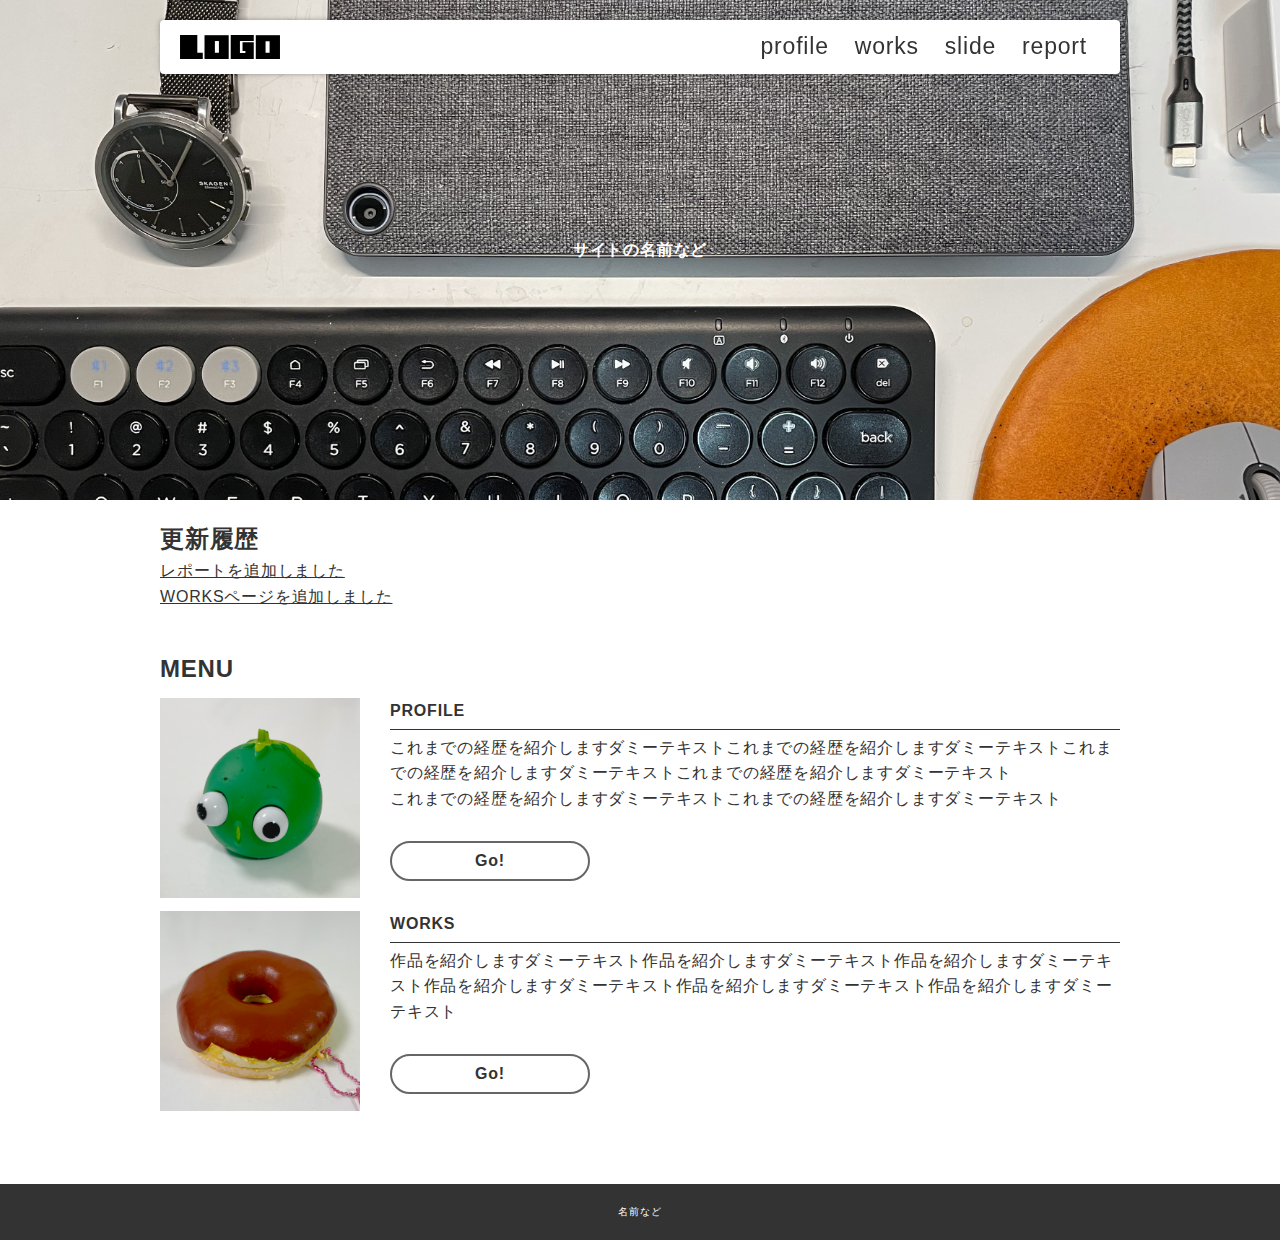
==== index.html @ 71e2b337 "Initial commit" ====
<!DOCTYPE html>
<html lang="ja">
  <head>
    <meta charset="UTF-8" />
    <meta http-equiv="X-UA-Compatible" content="IE=edge" />
    <meta name="viewport" content="width=device-width, initial-scale=1.0" />
    <link rel="stylesheet" href="./css/style.css" />

    <!-- cdnからjquery読み込み -->
    <script
      src="https://code.jquery.com/jquery-3.6.0.js"
      integrity="sha256-H+K7U5CnXl1h5ywQfKtSj8PCmoN9aaq30gDh27Xc0jk="
      crossorigin="anonymous"
    ></script>
    
    <script src="./js/main.js"></script>
    <title>トップページ</title>
  </head>
  <body>
    <header>
      <div class="inner">
        <div id="menu_btn"></div>
        <p id="header_logo">
          <a href="./index.html"><img src="./images/logo.svg" alt="" /></a>
        </p>
        <ul id="global_menu">
          <li><a href="./profile.html">profile</a></li>
          <li><a href="./works.html">works</a></li>
          <li><a href="./slide.html">slide</a></li>
          <li><a href="./report.html">report</a></li>
        </ul>
      </div>
    </header>

    <div class="top_eye_catch">サイトの名前など</div>

    <div class="contents">
      <section class="sec">
        <h2>更新履歴</h2>
        <ul>
          <li><a href="./report.html">レポートを追加しました</a></li>
          <li><a href="./works.html">WORKSページを追加しました</a></li>
        </ul>
      </section>

      <section class="sec">
        <h2>MENU</h2>
        <div class="link_menu">
          <div class="each_link">
            <div class="link_pic">
              <img src="./images/toy01.jpg" />
            </div>
            <div class="link_txt">
              <p class="link_title">PROFILE</p>
              <div>
                これまでの経歴を紹介しますダミーテキストこれまでの経歴を紹介しますダミーテキストこれまでの経歴を紹介しますダミーテキストこれまでの経歴を紹介しますダミーテキスト<br />
                これまでの経歴を紹介しますダミーテキストこれまでの経歴を紹介しますダミーテキスト
              </div>
              <a class="link_btn" href="./profile.html">Go!</a>
            </div>
          </div>

          <div class="each_link">
            <div class="link_pic">
              <img src="./images/toy02.jpg" />
            </div>
            <div class="link_txt">
              <p class="link_title">WORKS</p>
              <div>
                作品を紹介しますダミーテキスト作品を紹介しますダミーテキスト作品を紹介しますダミーテキスト作品を紹介しますダミーテキスト作品を紹介しますダミーテキスト作品を紹介しますダミーテキスト
              </div>
              <a class="link_btn" href="./works.html">Go!</a>
            </div>
          </div>
        </div>
      </section>
    </div>

    <footer>名前など</footer>
  </body>
</html>
---- css/style.css ----
@charset "UTF-8";
/*======================================================
基本 全体の設定
======================================================*/
* {
  box-sizing: border-box;
  margin: 0;
  padding: 0;
}

html,
body {
  height: 100%;
  font-feature-settings: "palt";
  background-color: #fff;
  position: relative;
}

body {
  font-size: 16px;
  line-height: 1.6;
  font-family: "游ゴシック体", YuGothic, "游ゴシック", "Yu Gothic", "ヒラギノ角ゴ ProN W3", "Hiragino Kaku Gothic ProN", "メイリオ", Meiryo, sans-serif;
  color: #333333;
  letter-spacing: 0.05em;
}

a {
  color: inherit;
  transition: 0.3s all;/* 値が変わった場合、0.3秒かけて変化する */
}

/* a:hoverはマウスオーバーしたときのセレクタ */
a:hover {
  opacity: 0.7;
}

/* 画像は親要素からはみ出さないように最大幅を100%に */
img {
  max-width: 100%;
  height: auto;
}

/* リストの先頭に・がつかないように */
li {
  list-style: none;
}

@media (min-width: 901px) {
  .sp_only {
    display: none !important;
  }
}

@media (max-width: 900px) {
  .pc_only {
    display: none !important;
  }
}




/*======================================================
header
======================================================*/
header {
  position: fixed;/* position: fixedにするとスクロールしても同じ位置に表示される */
  z-index: 2; /* z-indexはレイヤーの前後関係。数字が大きくなるほど手前 */
  max-width: 1000px;/* max-widthは最大幅 ウィンドウが小さくなればそれに合わせてせまくなる */
  top: 0;
  left: 0;
  right: 0;
  margin: auto;
}

header a {
  display: block;
  text-decoration: none;/* a要素にもともと付く下線をなしに */
}

header .inner {
  background-color: #fff;
  position: relative;
  display: flex;
  justify-content: space-between;
  padding: 15px 20px;
  box-shadow: 0px 0px 5px rgba(0, 0, 0, 0.35);
  border-radius: 4px;
  margin: 20px;
}

/* ロゴ */
#header_logo img {
  display: block;
  width: 100px;
}

/* メニュー */
#global_menu {
  display: flex;
  font-size: 23px;
  position: relative;
}



#global_menu a {
  padding: 0px 13px;
  line-height: 1;
  position: relative;
}

#global_menu li {
  position: relative;
}

#global_menu li.current::before {
  content: "";
  bottom: 2px;
  position: absolute;
  width: 100%;
  height: 10px;
  background-color: #ccc;
}

#menu_btn{
  position: absolute;
  width: 40px;
  height: 40px;
  border-radius: 20px;
  right: 10px;
  top: 7px;
  background-color: #ccc;
  z-index: 30;
  cursor: pointer;
  display: none;
}

/* レスポンシブ */
@media (max-width: 900px) {
  header .inner {
    flex-direction: column;
  }

  #global_menu {
    flex-direction: column;
    display: none;
  }

  .open_menu #global_menu {
    display: flex;
  }

  #global_menu li a{
    padding: 10px 0;
    text-align: center;
  }

  #menu_btn{
    display: block;
  }
}

/*======================================================
footer
======================================================*/
footer {
  background-color: #333;
  color: #fff;
  text-align: center;
  padding: 20px;
  font-size: 10px;
}


/*======================================================
コンテンツ共通
======================================================*/

body.contents_page {/* classにcontents_pageが指定されているbodyタグ */
  padding-top: 100px;
}

.sec{
  margin-bottom: 40px;
}

.contents {
  max-width: 1000px;
  min-height: 600px;
  padding: 20px;
  margin: auto;
}

/* =================================================
トップページ
================================================= */
.top_eye_catch {
  height: 500px;
  color: #fff;
  font-weight: bold;
  background-image: url(../images/top.jpg);/* 背景画像 */
  background-size: cover;/* 背景画像のサイズ 要素いっぱいに表示 */
  background-position: center center;/* 背景画像の位置 */
  background-attachment: fixed;/* スクロールしたときの背景画像の位置 固定 */
  
  /* 上下左右中央テクニック https://ics.media/entry/17522/ */
  display: flex;
  align-items: center;
  justify-content: center;
}

.link_menu{
  padding-top: 10px;
}

.each_link{
  display: flex;
}

.each_link .link_pic{
  width: 200px;
}

.each_link .link_txt{
  margin-left: 30px;
  flex: 1;
}

.each_link .link_title{
  font-weight: bold;
  padding-bottom: 5px;
  margin-bottom: 5px;
  border-bottom: 1px solid #333;
}

a.link_btn{
  text-decoration: none;
  font-weight: bold;
  display: block;
  margin: 30px 0;
  border: 2px solid #666;
  padding: 5px;
  text-align: center;
  border-radius: 50px;
  width: 200px;
}

a.link_btn:hover{/* classがlink_btnのaタグのマウスオーバー時 */
  opacity: 1;/* 半透明にならないように上書き */
  border-radius: 0;
  color: #fff;
  background-color: #333;
}

/* =================================================
worksページ
================================================= */

.thumb_list {
  display: flex;
  flex-wrap: wrap;
  margin: 0 -10px;
}

.thumb_list li {
  width: 25%;
  padding: 10px;
}

@media (max-width: 900px) {
  .thumb_list li {
    width: 50%;
  }
}

@media (max-width: 500px) {
  .thumb_list li {
    width: 100%;
  }
}

.thumb_list li a {
  display: block;
  height: 120px;
  border: 1px solid #ccc;
  opacity: 1;
  overflow: hidden;/* はみ出た部分は隠す */
}

.thumb_list li a img {
  display: block;
  width: 100%;
  height: 100%;
  object-fit: cover;
  object-position: center center;
  
  transition: 0.4s all;
}

/* マウスオーバー時、中の画像が1.3倍になって10度傾く */
.thumb_list li a:hover img{
  transform: scale(1.3) rotate(10deg);
}

/*======================================================
reportページ
======================================================*/

.report_eye_catch {
  height: 300px;
  background-image: url(../images/report.jpg);
  background-size: cover;
  background-position: center center;
  display: flex;
  align-items: center;
  justify-content: center;
  color: #fff;
  font-weight: bold;
}

.report {
  border: 1px solid #ccc;
  padding: 40px;
}

.report .outline {
  margin-bottom: 40px;
  display: flex;
}

@media (max-width: 900px) {
  .report .outline {
    display: block;
  }
}

.report .outline .pic {
  width: 45%;
  border: 3px solid #999;
}

.report .outline .txt {
  flex: 1;
  padding-left: 20px;
}

.report h1 {
  margin-bottom: 20px;
  padding-left: 10px;
  border-left: 5px solid #ff9a02;
}

.ex_link {
  display: inline-block;
  position: relative;
  padding: 4px;
  padding-left: 26px;
}

.ex_link::before {
  box-sizing: border-box;
  content: "";
  display: block;
  width: 20px;
  height: 14px;
  border: 3px solid #666;
  border-radius: 3px;
  position: absolute;
  left: 0;
  top: 0;
  bottom: 0;
  margin: auto;
}

/* =================================================
profileページ
================================================= */
.profile_container{
  writing-mode: vertical-rl;
  width: 100%;
  height: 300px;
  overflow: auto;
}

.profile_container h3{
  margin-right: 30px;
}



/*======================================================
汎用
======================================================*/
.mb_m {
  margin-bottom: 20px;
}
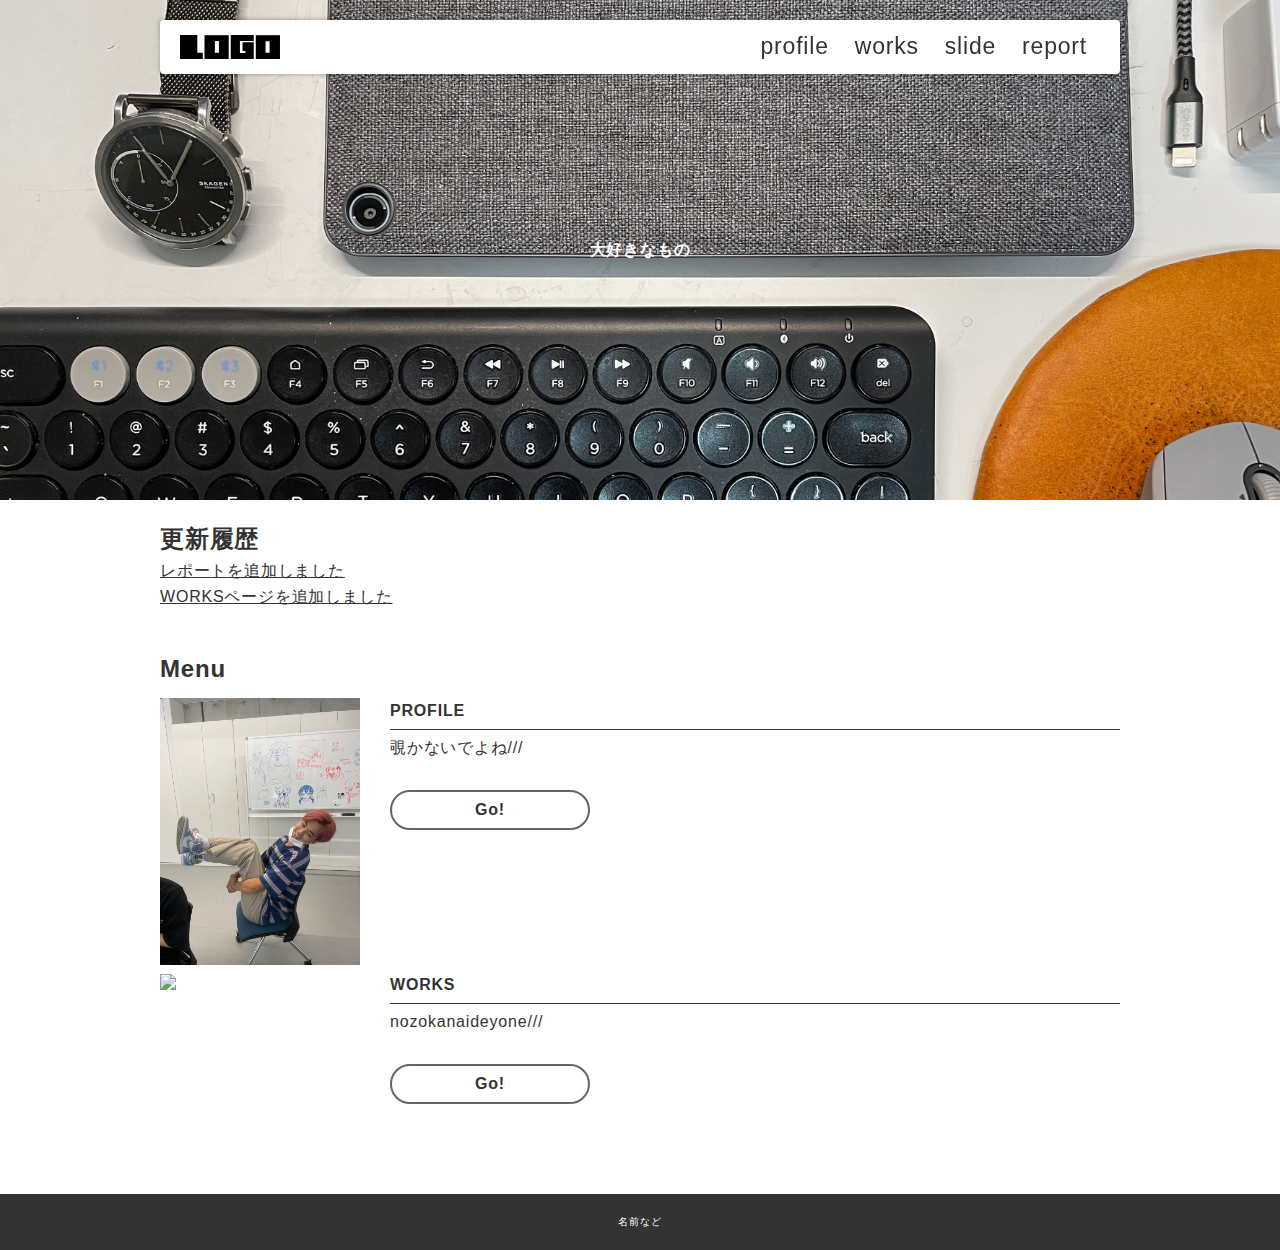
==== commit cd63f821: "a" ====
--- a/index.html
+++ b/index.html
@@ -32,7 +32,7 @@
       </div>
     </header>
 
-    <div class="top_eye_catch">サイトの名前など</div>
+    <div class="top_eye_catch">大好きなもの</div>
 
     <div class="contents">
       <section class="sec">
@@ -44,17 +44,17 @@
       </section>
 
       <section class="sec">
-        <h2>MENU</h2>
+        <h2>Menu</Menu></MENU:c></MENU></MENU></h2>
         <div class="link_menu">
           <div class="each_link">
             <div class="link_pic">
-              <img src="./images/toy01.jpg" />
+              <img src="./images/IMG_2543.jpeg" />
             </div>
             <div class="link_txt">
               <p class="link_title">PROFILE</p>
               <div>
-                これまでの経歴を紹介しますダミーテキストこれまでの経歴を紹介しますダミーテキストこれまでの経歴を紹介しますダミーテキストこれまでの経歴を紹介しますダミーテキスト<br />
-                これまでの経歴を紹介しますダミーテキストこれまでの経歴を紹介しますダミーテキスト
+                覗かないでよね///<br />
+                
               </div>
               <a class="link_btn" href="./profile.html">Go!</a>
             </div>
@@ -62,12 +62,12 @@
 
           <div class="each_link">
             <div class="link_pic">
-              <img src="./images/toy02.jpg" />
+              <img src="toy02.jpg" />
             </div>
             <div class="link_txt">
               <p class="link_title">WORKS</p>
               <div>
-                作品を紹介しますダミーテキスト作品を紹介しますダミーテキスト作品を紹介しますダミーテキスト作品を紹介しますダミーテキスト作品を紹介しますダミーテキスト作品を紹介しますダミーテキスト
+                nozokanaideyone///
               </div>
               <a class="link_btn" href="./works.html">Go!</a>
             </div>
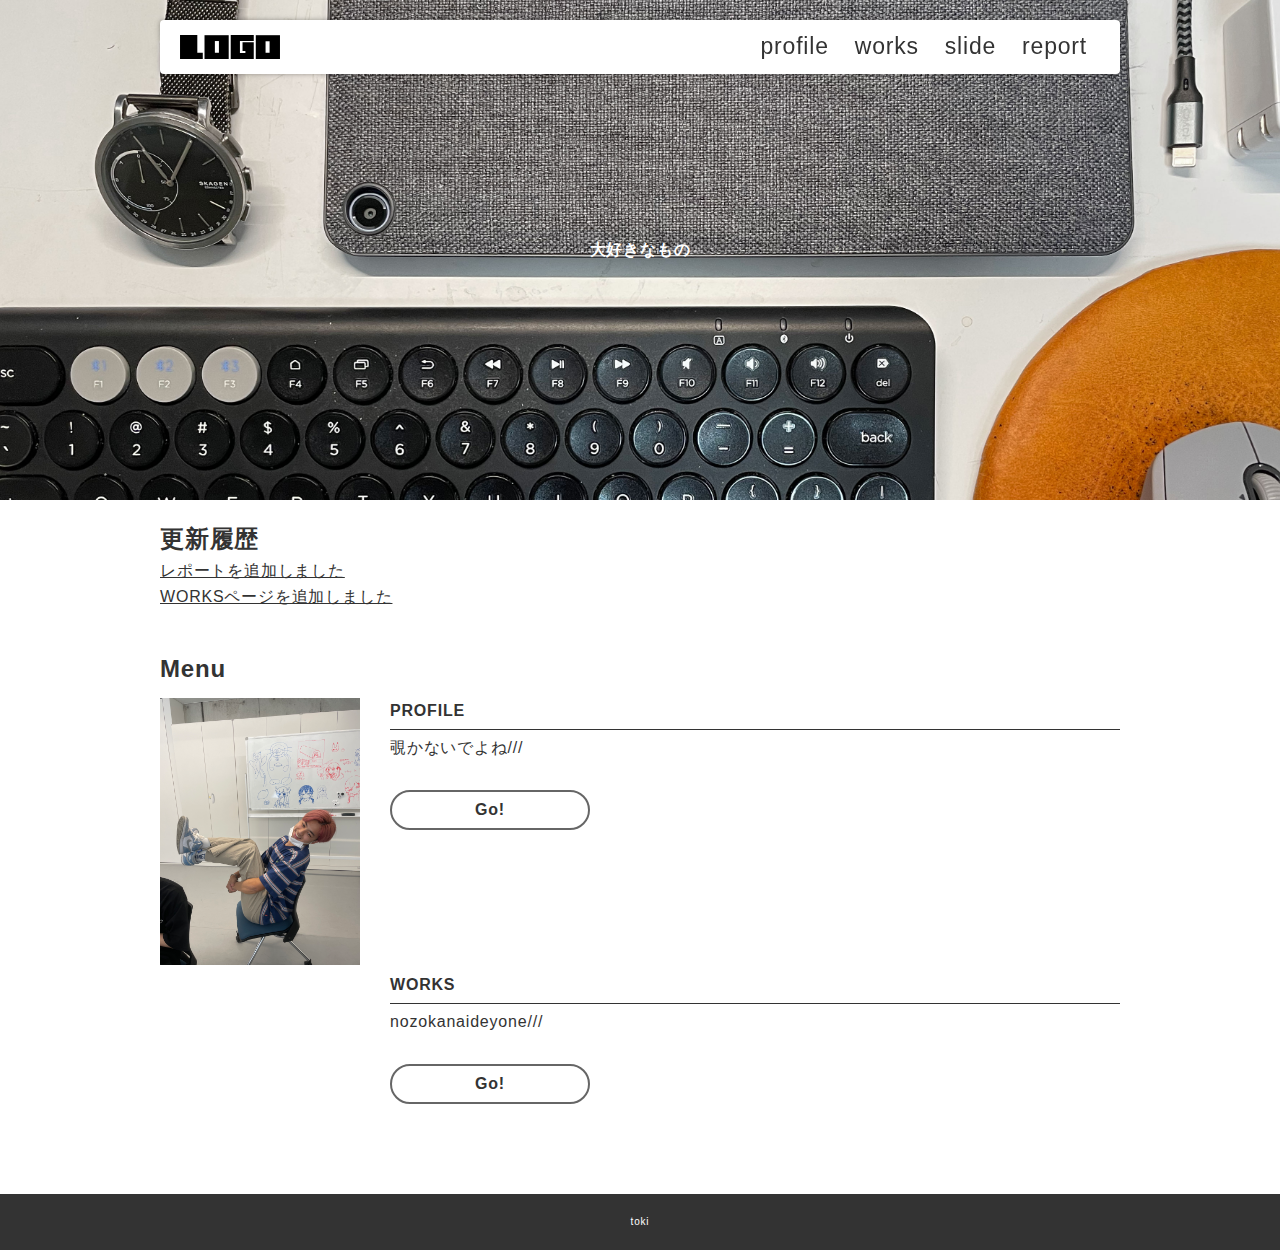
==== commit cd0cf3aa: "7/2015:09" ====
--- a/index.html
+++ b/index.html
@@ -62,7 +62,7 @@
 
           <div class="each_link">
             <div class="link_pic">
-              <img src="toy02.jpg" />
+              <img src="" />
             </div>
             <div class="link_txt">
               <p class="link_title">WORKS</p>
@@ -76,6 +76,6 @@
       </section>
     </div>
 
-    <footer>名前など</footer>
+    <footer>toki</footer>
   </body>
 </html>
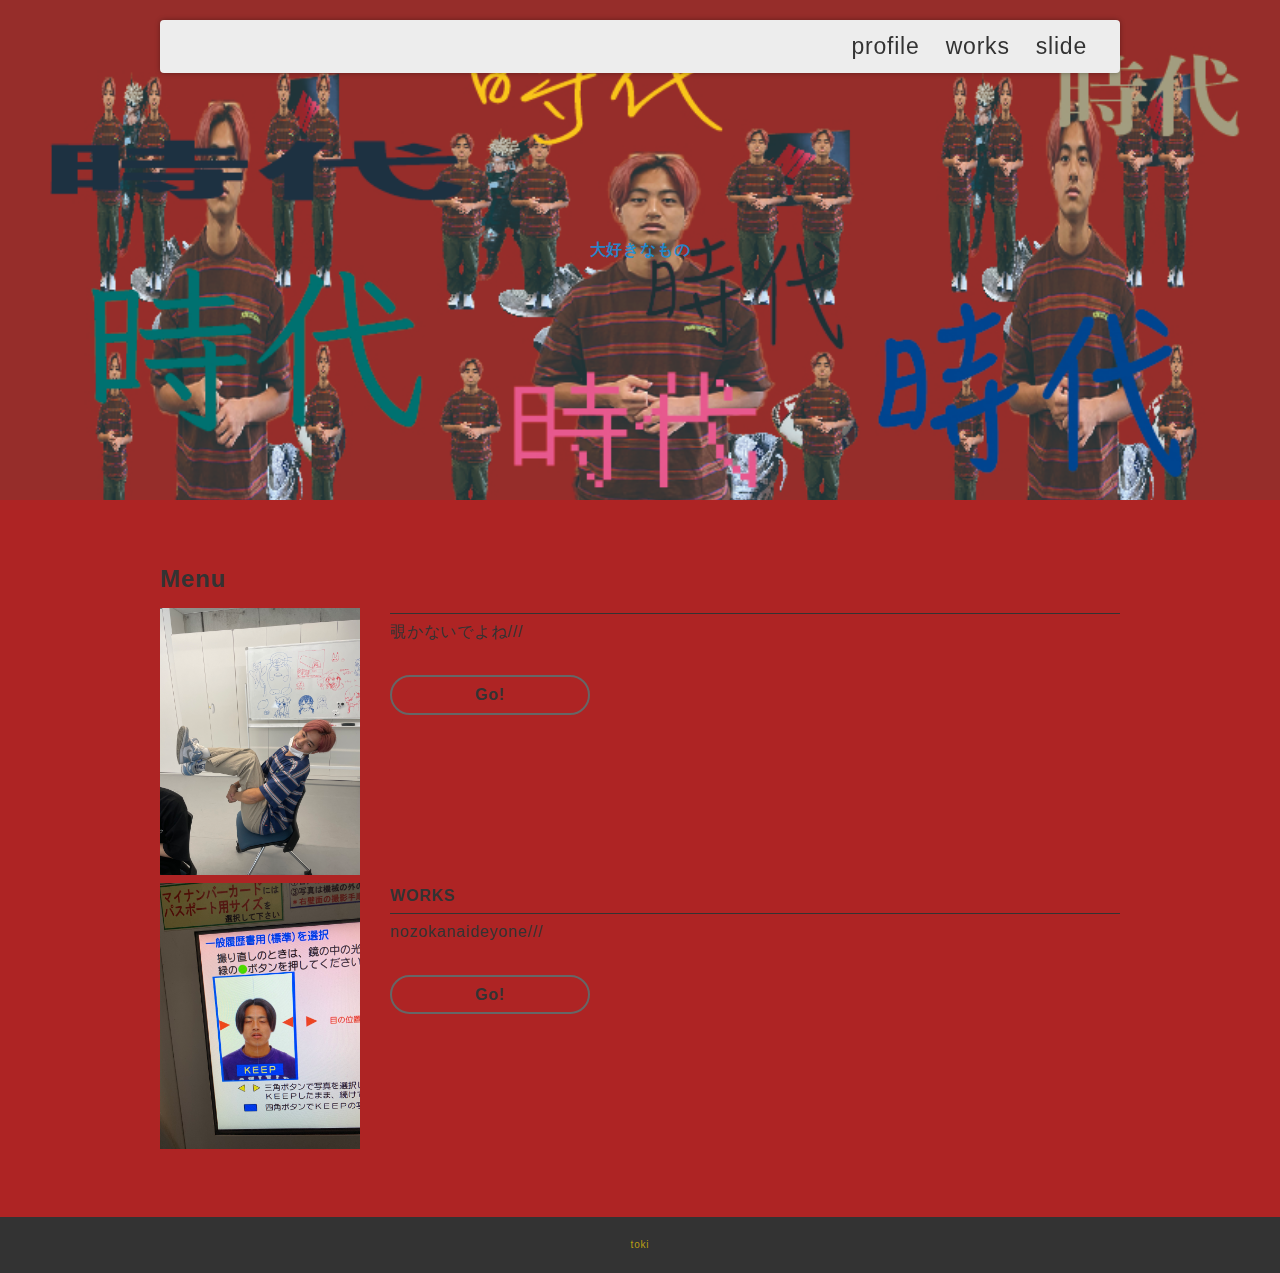
==== commit 0f9f7479: "toki" ====
--- a/index.html
+++ b/index.html
@@ -27,7 +27,7 @@
           <li><a href="./profile.html">profile</a></li>
           <li><a href="./works.html">works</a></li>
           <li><a href="./slide.html">slide</a></li>
-          <li><a href="./report.html">report</a></li>
+          
         </ul>
       </div>
     </header>
@@ -36,11 +36,7 @@
 
     <div class="contents">
       <section class="sec">
-        <h2>更新履歴</h2>
-        <ul>
-          <li><a href="./report.html">レポートを追加しました</a></li>
-          <li><a href="./works.html">WORKSページを追加しました</a></li>
-        </ul>
+      
       </section>
 
       <section class="sec">
@@ -51,7 +47,7 @@
               <img src="./images/IMG_2543.jpeg" />
             </div>
             <div class="link_txt">
-              <p class="link_title">PROFILE</p>
+              <p class="link_title"></p>
               <div>
                 覗かないでよね///<br />
                 
@@ -62,10 +58,11 @@
 
           <div class="each_link">
             <div class="link_pic">
-              <img src="" />
+              <img src="images/IMG_3436.jpeg" />
             </div>
             <div class="link_txt">
               <p class="link_title">WORKS</p>
+              
               <div>
                 nozokanaideyone///
               </div>
--- a/css/style.css
+++ b/css/style.css
@@ -12,7 +12,7 @@
 body {
   height: 100%;
   font-feature-settings: "palt";
-  background-color: #fff;
+  background-color: rgb(174, 36, 36);
   position: relative;
 }
 
@@ -79,7 +79,7 @@
 }
 
 header .inner {
-  background-color: #fff;
+  background-color: rgb(237, 237, 237);
   position: relative;
   display: flex;
   justify-content: space-between;
@@ -120,7 +120,7 @@
   position: absolute;
   width: 100%;
   height: 10px;
-  background-color: #ccc;
+  background-color: rgba(22, 72, 209, 0.853);
 }
 
 #menu_btn{
@@ -130,7 +130,7 @@
   border-radius: 20px;
   right: 10px;
   top: 7px;
-  background-color: #ccc;
+  background-color: rgba(24, 119, 136, 0.85);
   z-index: 30;
   cursor: pointer;
   display: none;
@@ -166,7 +166,7 @@
 ======================================================*/
 footer {
   background-color: #333;
-  color: #fff;
+  color: rgba(203, 172, 16, 0.905);
   text-align: center;
   padding: 20px;
   font-size: 10px;
@@ -197,7 +197,7 @@
 ================================================= */
 .top_eye_catch {
   height: 500px;
-  color: #fff;
+  color: rgba(19, 147, 227, 0.858);
   font-weight: bold;
   background-image: url(../images/top.jpg);/* 背景画像 */
   background-size: cover;/* 背景画像のサイズ 要素いっぱいに表示 */
@@ -309,7 +309,7 @@
 
 .report_eye_catch {
   height: 300px;
-  background-image: url(../images/report.jpg);
+  background-image: url(../images/IMG_2141.JPG);
   background-size: cover;
   background-position: center center;
   display: flex;
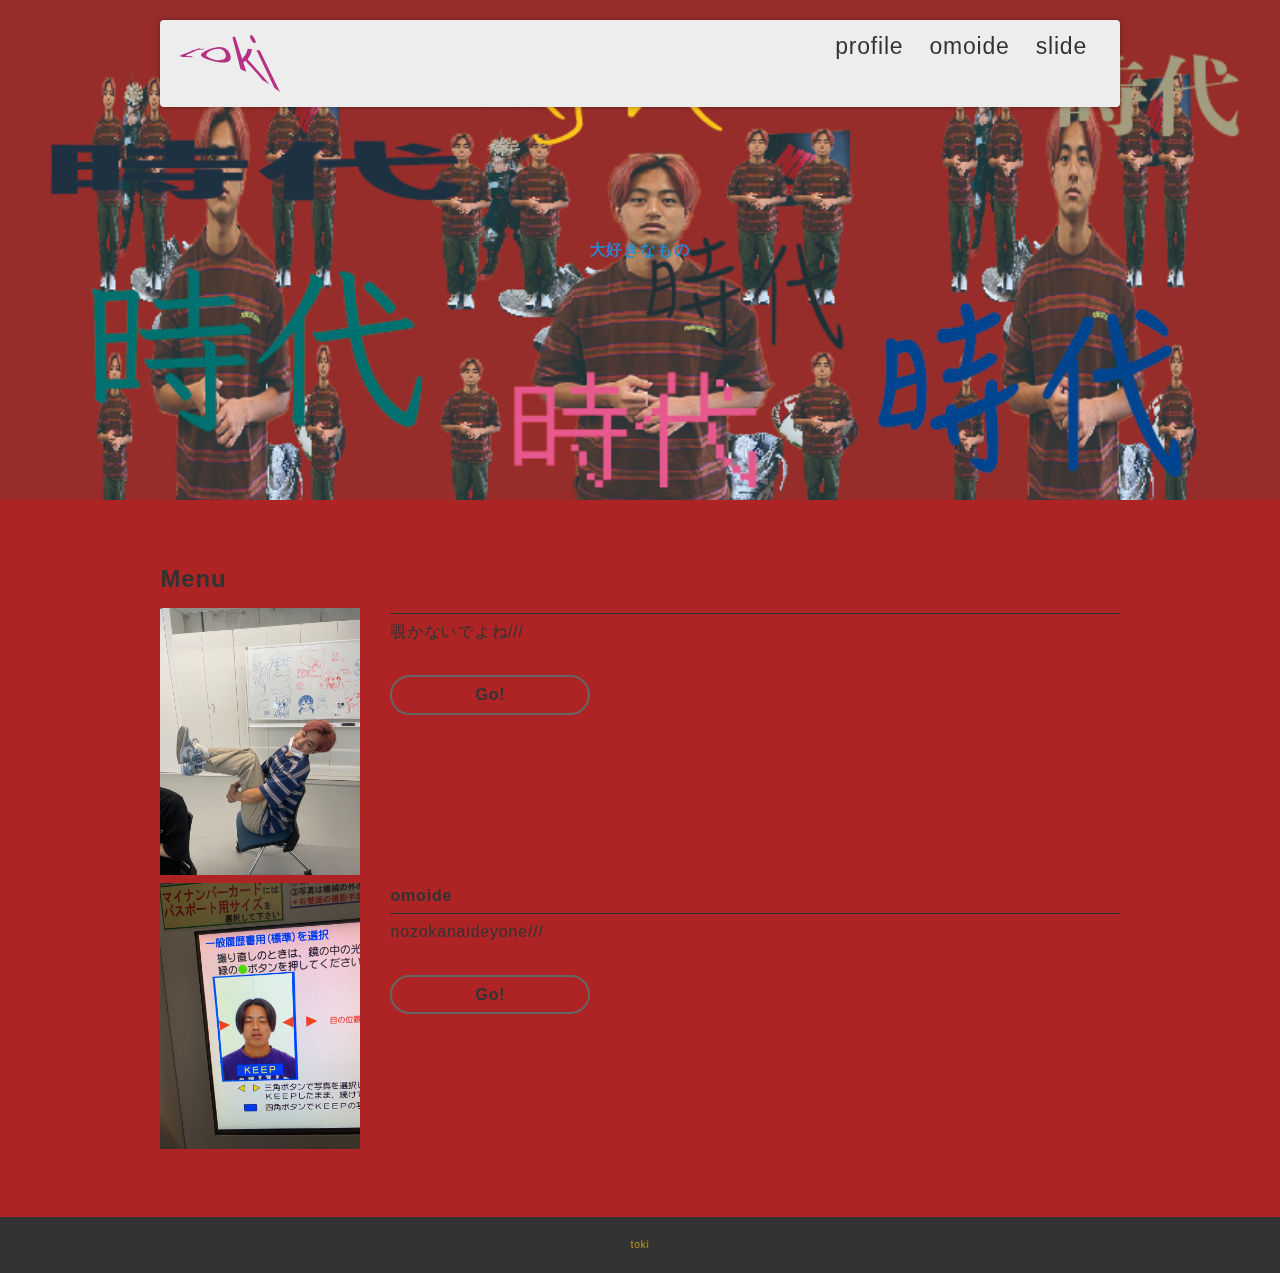
==== commit 6e760185: "toik" ====
--- a/index.html
+++ b/index.html
@@ -25,7 +25,7 @@
         </p>
         <ul id="global_menu">
           <li><a href="./profile.html">profile</a></li>
-          <li><a href="./works.html">works</a></li>
+          <li><a href="./works.html">omoide</a></li>
           <li><a href="./slide.html">slide</a></li>
           
         </ul>
@@ -61,7 +61,7 @@
               <img src="images/IMG_3436.jpeg" />
             </div>
             <div class="link_txt">
-              <p class="link_title">WORKS</p>
+              <p class="link_title">omoide</p>
               
               <div>
                 nozokanaideyone///
